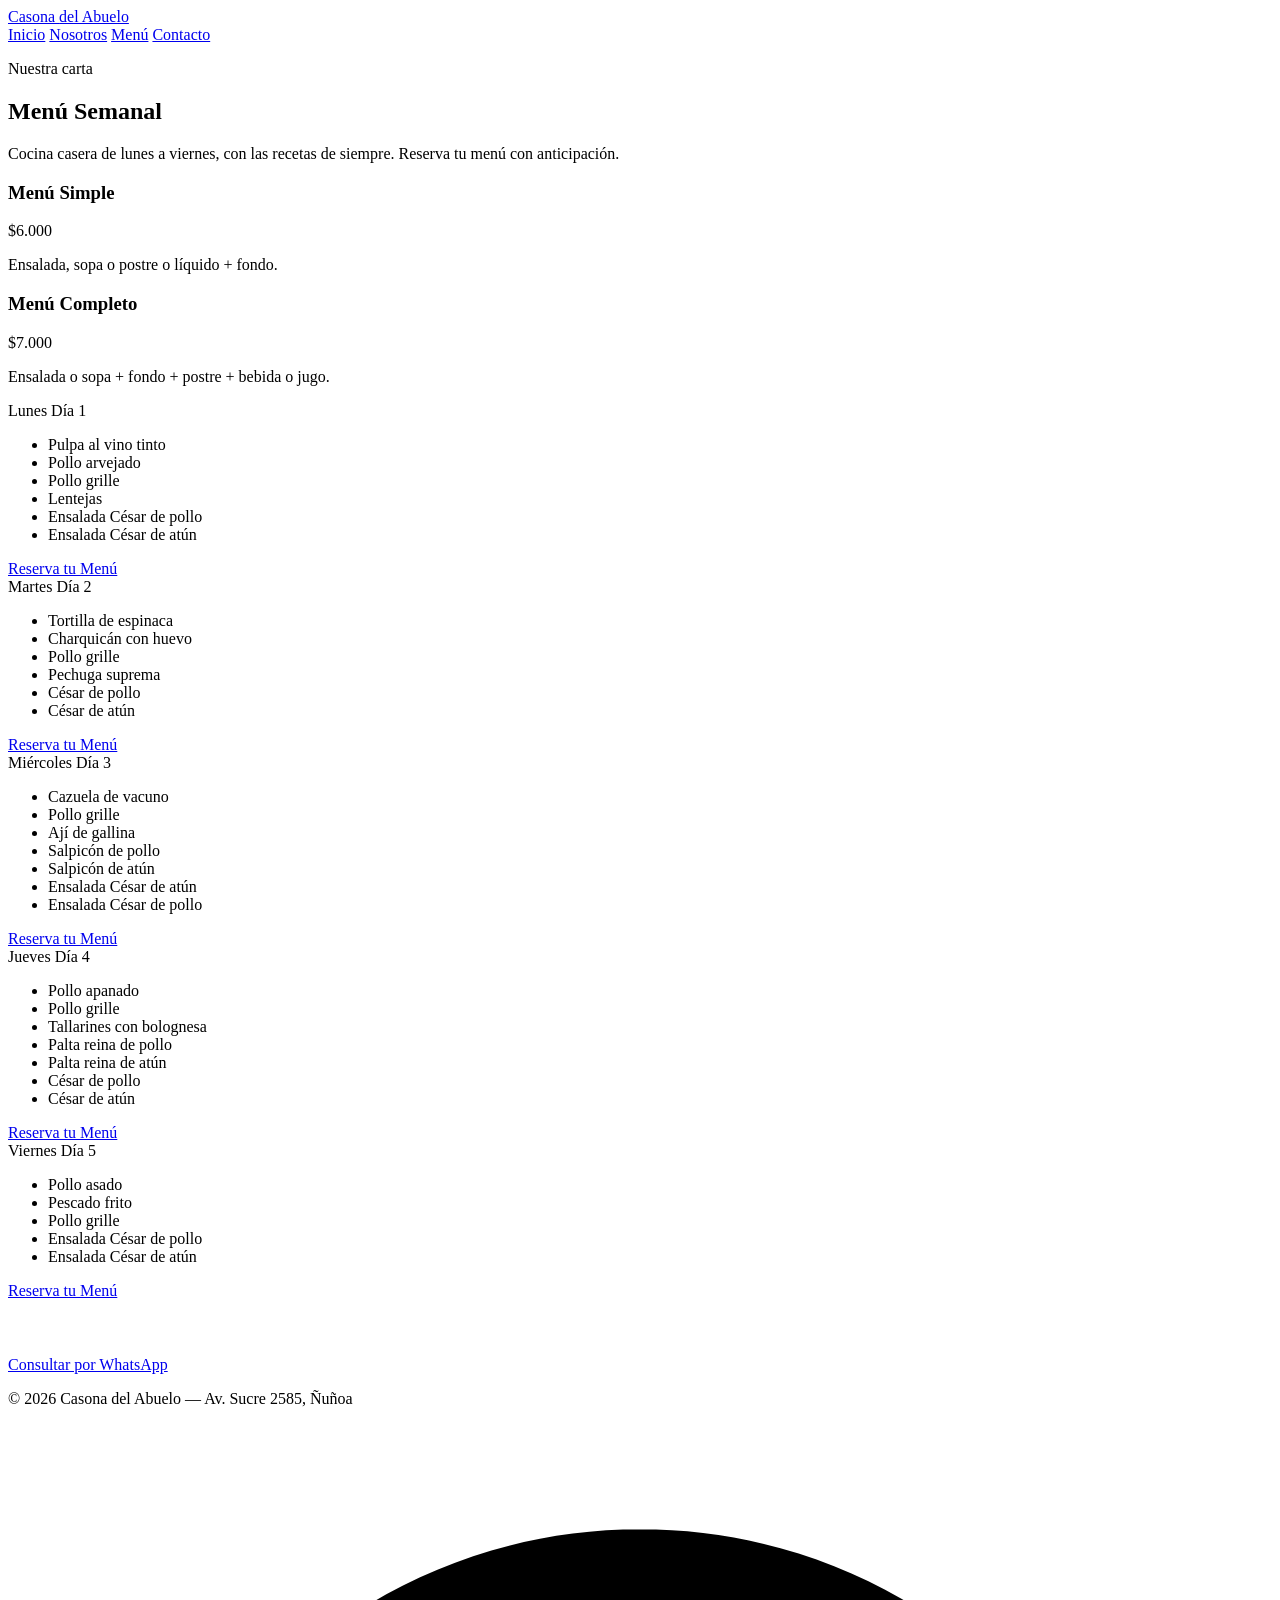
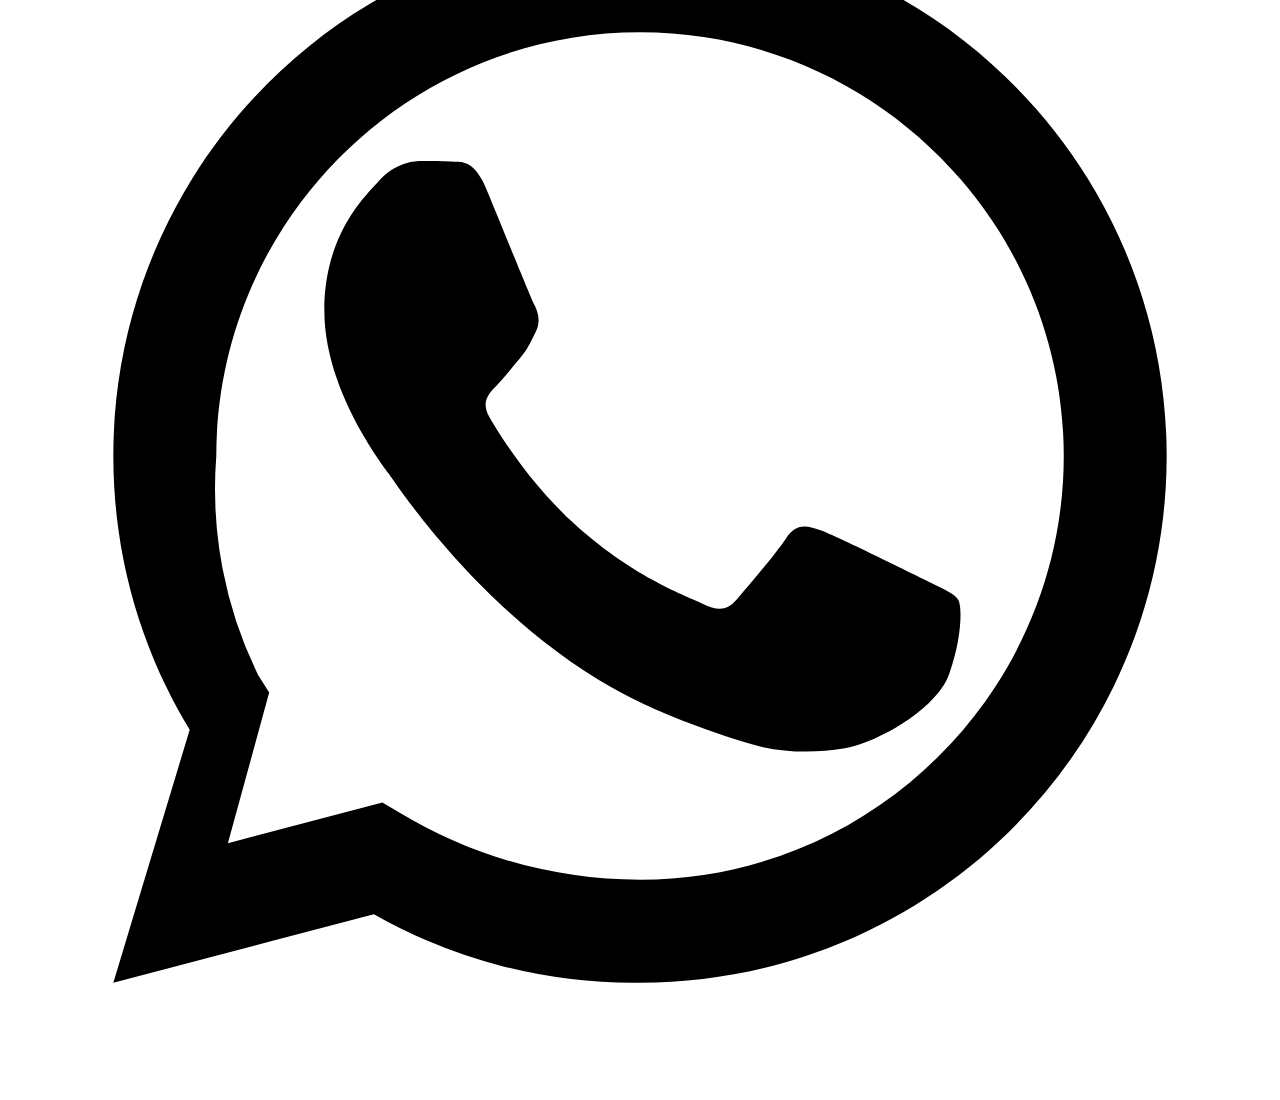
==== menu.html @ 6ec2bb2c "Add files via upload" ====
<!DOCTYPE html>
<html lang="es">
<head>
<meta charset="UTF-8">
<meta name="viewport" content="width=device-width, initial-scale=1.0">
<title>Menú Semanal | Casona del Abuelo</title>
<link rel="preconnect" href="https://fonts.googleapis.com">
<link href="https://fonts.googleapis.com/css2?family=Playfair+Display:wght@600;700;800&family=Nunito+Sans:wght@400;600;700&display=swap" rel="stylesheet">
<link rel="stylesheet" href="styles.css">
</head>
<body>

  <!-- HEADER -->
  <header class="header">
    <div class="container header__inner">
      <a href="index.html" class="logo">Casona <span>del Abuelo</span></a>
      <nav class="nav">
        <a href="index.html">Inicio</a>
        <a href="index.html#nosotros">Nosotros</a>
        <a href="menu.html">Menú</a>
        <a href="index.html#contacto">Contacto</a>
      </nav>
    </div>
  </header>

  <!-- MENU HERO -->
  <section class="menu-hero">
    <div class="container">
      <p class="menu-hero__eyebrow">Nuestra carta</p>
      <h1>Menú Semanal</h1>
      <p>Cocina casera de lunes a viernes, con las recetas de siempre. Reserva tu menú con anticipación.</p>
    </div>
  </section>

  <!-- PRECIOS -->
  <section class="pricing">
    <div class="container">
      <div class="pricing__grid">
        <div class="pricing__card">
          <h3>Menú Simple</h3>
          <p class="price">$6.000</p>
          <p class="desc">Ensalada, sopa o postre o líquido + fondo.</p>
        </div>
        <div class="pricing__card">
          <h3>Menú Completo</h3>
          <p class="price">$7.000</p>
          <p class="desc">Ensalada o sopa + fondo + postre + bebida o jugo.</p>
        </div>
      </div>
    </div>
  </section>

  <!-- MENU SEMANAL -->
  <section class="weekly-menu">
    <div class="container">
      <div class="weekly-menu__grid">

        <!-- LUNES -->
        <div class="day-card">
          <div class="day-card__header">Lunes <span>Día 1</span></div>
          <ul class="day-card__list">
            <li>Pulpa al vino tinto</li>
            <li>Pollo arvejado</li>
            <li>Pollo grille</li>
            <li>Lentejas</li>
            <li>Ensalada César de pollo</li>
            <li>Ensalada César de atún</li>
          </ul>
          <div class="day-card__footer">
            <a href="tel:+56964955473" class="btn btn--outline">Reserva tu Menú</a>
          </div>
        </div>

        <!-- MARTES -->
        <div class="day-card">
          <div class="day-card__header">Martes <span>Día 2</span></div>
          <ul class="day-card__list">
            <li>Tortilla de espinaca</li>
            <li>Charquicán con huevo</li>
            <li>Pollo grille</li>
            <li>Pechuga suprema</li>
            <li>César de pollo</li>
            <li>César de atún</li>
          </ul>
          <div class="day-card__footer">
            <a href="tel:+56964955473" class="btn btn--outline">Reserva tu Menú</a>
          </div>
        </div>

        <!-- MIÉRCOLES -->
        <div class="day-card">
          <div class="day-card__header">Miércoles <span>Día 3</span></div>
          <ul class="day-card__list">
            <li>Cazuela de vacuno</li>
            <li>Pollo grille</li>
            <li>Ají de gallina</li>
            <li>Salpicón de pollo</li>
            <li>Salpicón de atún</li>
            <li>Ensalada César de atún</li>
            <li>Ensalada César de pollo</li>
          </ul>
          <div class="day-card__footer">
            <a href="tel:+56964955473" class="btn btn--outline">Reserva tu Menú</a>
          </div>
        </div>

        <!-- JUEVES -->
        <div class="day-card">
          <div class="day-card__header">Jueves <span>Día 4</span></div>
          <ul class="day-card__list">
            <li>Pollo apanado</li>
            <li>Pollo grille</li>
            <li>Tallarines con bolognesa</li>
            <li>Palta reina de pollo</li>
            <li>Palta reina de atún</li>
            <li>César de pollo</li>
            <li>César de atún</li>
          </ul>
          <div class="day-card__footer">
            <a href="tel:+56964955473" class="btn btn--outline">Reserva tu Menú</a>
          </div>
        </div>

        <!-- VIERNES -->
        <div class="day-card">
          <div class="day-card__header">Viernes <span>Día 5</span></div>
          <ul class="day-card__list">
            <li>Pollo asado</li>
            <li>Pescado frito</li>
            <li>Pollo grille</li>
            <li>Ensalada César de pollo</li>
            <li>Ensalada César de atún</li>
          </ul>
          <div class="day-card__footer">
            <a href="tel:+56964955473" class="btn btn--outline">Reserva tu Menú</a>
          </div>
        </div>

      </div>

      <div class="menu__cta" style="margin-top:56px;">
        <a href="https://wa.me/56958451074" target="_blank" rel="noopener" class="btn btn--whatsapp">Consultar por WhatsApp</a>
      </div>
    </div>
  </section>

  <!-- FOOTER -->
  <footer class="footer">
    <div class="container footer__inner">
      <p>&copy; 2026 Casona del Abuelo — Av. Sucre 2585, Ñuñoa</p>
    </div>
  </footer>

  <!-- BOTÓN FLOTANTE WHATSAPP -->
  <a href="https://wa.me/56958451074" target="_blank" rel="noopener" class="wsp-float" aria-label="Escríbenos por WhatsApp">
    <svg viewBox="0 0 24 24" aria-hidden="true">
      <path d="M17.472 14.382c-.297-.149-1.758-.867-2.03-.967-.273-.099-.471-.148-.67.15-.197.297-.767.966-.94 1.164-.173.199-.347.223-.644.075-.297-.15-1.255-.463-2.39-1.475-.883-.788-1.48-1.761-1.653-2.059-.173-.297-.018-.458.13-.606.134-.133.298-.347.446-.52.149-.174.198-.298.298-.497.099-.198.05-.371-.025-.52-.075-.149-.669-1.612-.916-2.207-.242-.579-.487-.5-.669-.51-.173-.008-.371-.01-.57-.01-.198 0-.52.074-.792.372-.272.297-1.04 1.016-1.04 2.479 0 1.462 1.065 2.875 1.213 3.074.149.198 2.096 3.2 5.077 4.487.709.306 1.262.489 1.694.625.712.227 1.36.195 1.872.118.571-.085 1.758-.719 2.006-1.413.248-.694.248-1.289.173-1.413-.074-.124-.272-.198-.57-.347z"/>
      <path d="M12.001 2C6.478 2 2 6.477 2 12c0 1.85.5 3.63 1.45 5.2L2 22l4.947-1.301A9.96 9.96 0 0 0 12 22c5.523 0 10-4.477 10-10S17.523 2 12 2zm0 18.045c-1.61 0-3.19-.44-4.564-1.27l-.328-.194-2.934.771.784-2.86-.213-.34A8.03 8.03 0 0 1 3.955 12c0-4.436 3.609-8.045 8.046-8.045 4.436 0 8.045 3.609 8.045 8.045 0 4.437-3.609 8.045-8.045 8.045z"/>
    </svg>
  </a>

</body>
</html>
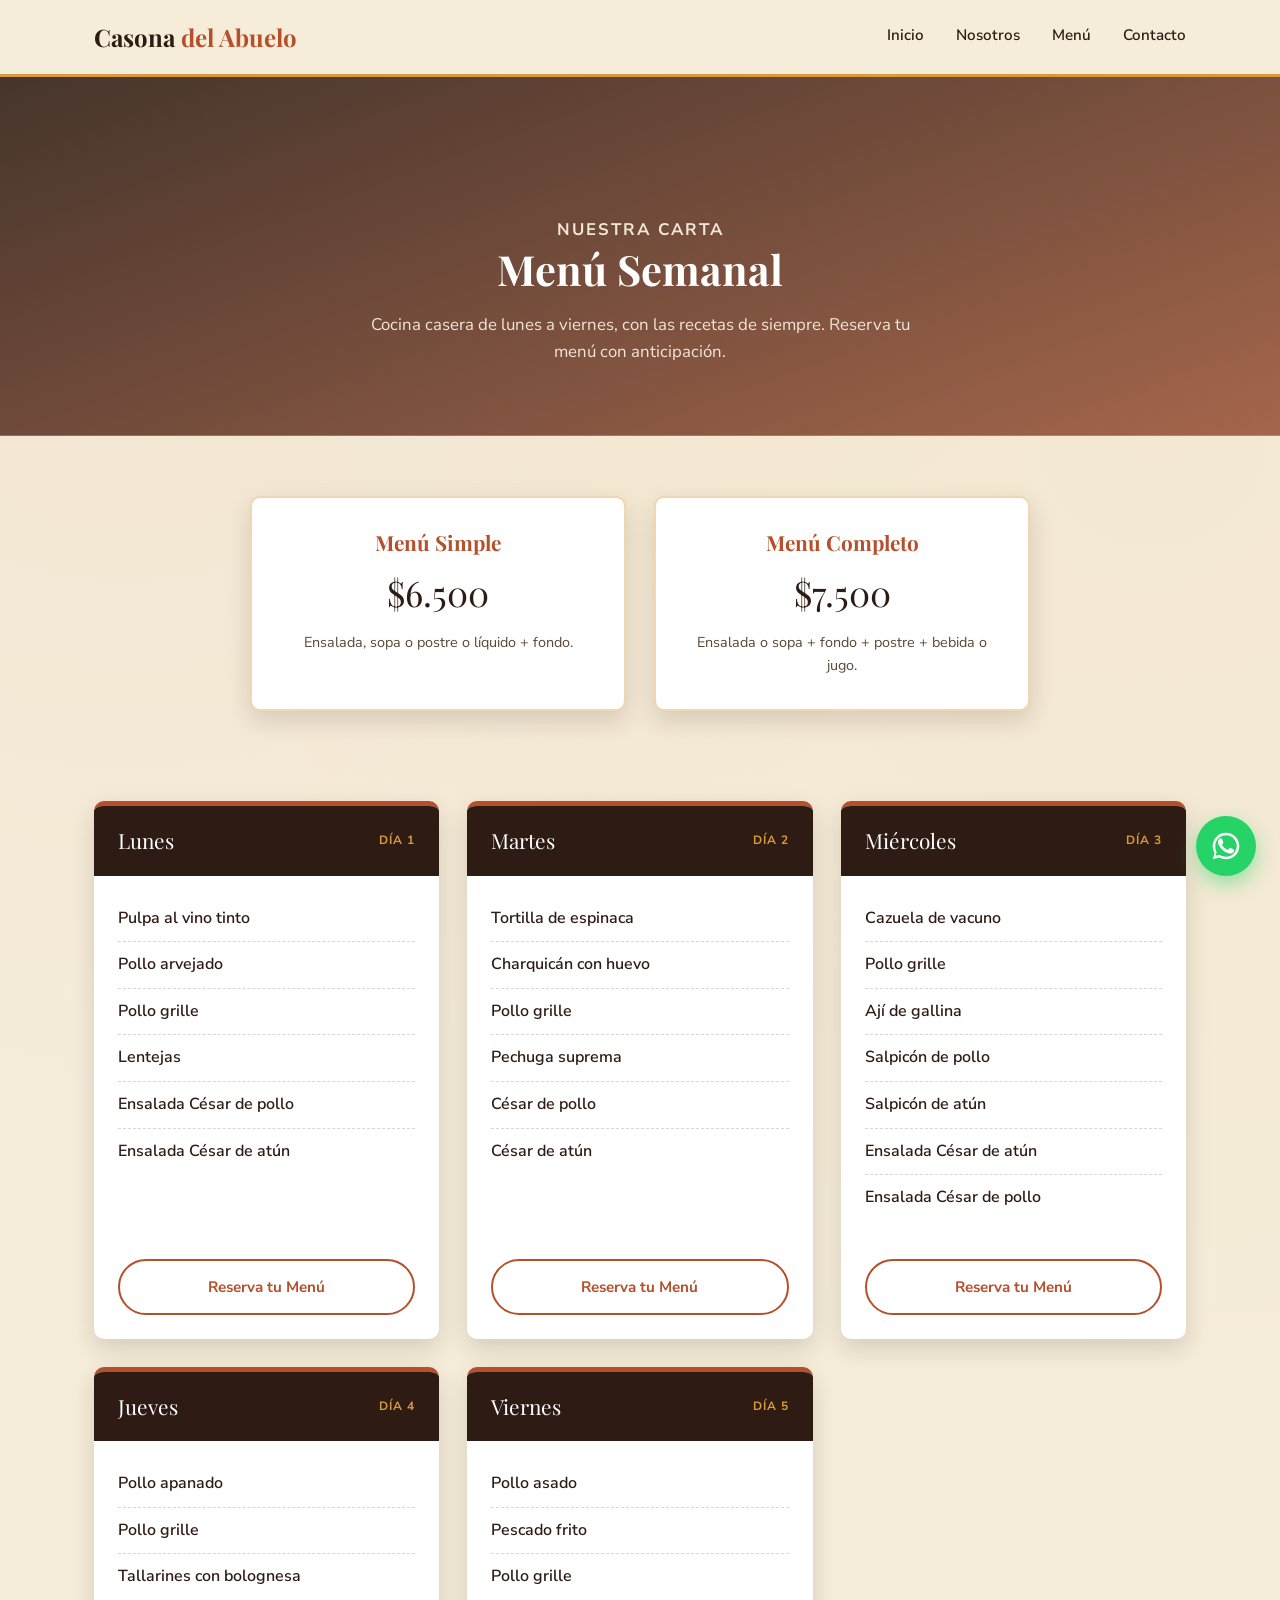
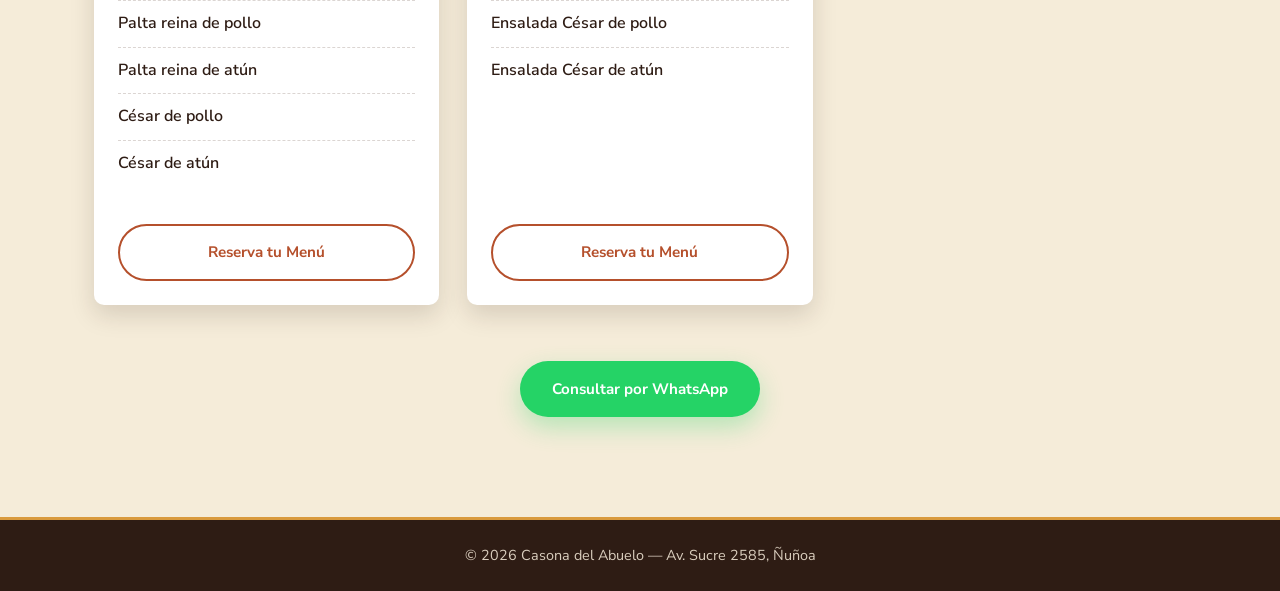
==== commit cce5b39f: "Update menu.html" ====
--- a/menu.html
+++ b/menu.html
@@ -38,12 +38,12 @@
       <div class="pricing__grid">
         <div class="pricing__card">
           <h3>Menú Simple</h3>
-          <p class="price">$6.000</p>
+          <p class="price">$6.500</p>
           <p class="desc">Ensalada, sopa o postre o líquido + fondo.</p>
         </div>
         <div class="pricing__card">
           <h3>Menú Completo</h3>
-          <p class="price">$7.000</p>
+          <p class="price">$7.500</p>
           <p class="desc">Ensalada o sopa + fondo + postre + bebida o jugo.</p>
         </div>
       </div>
@@ -160,4 +160,4 @@
   </a>
 
 </body>
-</html>+</html>
--- a/styles.css
+++ b/styles.css
@@ -0,0 +1,860 @@
+/* =========================================
+   CASONA DEL ABUELO — ESTILO RÚSTICO/FOLCLÓRICO
+   ========================================= */
+
+:root {
+  --color-terracota: #b5502c;
+  --color-terracota-oscuro: #8a3a1f;
+  --color-ocre: #d99a3d;
+  --color-crema: #f5ecd9;
+  --color-marron: #4a2f21;
+  --color-marron-oscuro: #2e1c14;
+  --color-verde: #6b7a3a;
+  --color-whatsapp: #25d366;
+  --color-whatsapp-oscuro: #1ebe57;
+
+  --font-titulo: 'Playfair Display', serif;
+  --font-texto: 'Nunito Sans', sans-serif;
+
+  --radius: 10px;
+  --shadow: 0 10px 25px rgba(46, 28, 20, 0.15);
+}
+
+* {
+  margin: 0;
+  padding: 0;
+  box-sizing: border-box;
+}
+
+html {
+  scroll-behavior: smooth;
+}
+
+body {
+  font-family: var(--font-texto);
+  color: var(--color-marron-oscuro);
+  background-color: var(--color-crema);
+  line-height: 1.6;
+  background-image:
+    radial-gradient(circle at 10% 10%, rgba(181, 80, 44, 0.04) 0%, transparent 40%),
+    radial-gradient(circle at 90% 20%, rgba(217, 154, 61, 0.05) 0%, transparent 45%);
+}
+
+.container {
+  max-width: 1140px;
+  margin: 0 auto;
+  padding: 0 24px;
+}
+
+h1, h2, h3 {
+  font-family: var(--font-titulo);
+  color: var(--color-marron-oscuro);
+  line-height: 1.2;
+}
+
+a {
+  text-decoration: none;
+  color: inherit;
+}
+
+ul {
+  list-style: none;
+}
+
+img {
+  max-width: 100%;
+  display: block;
+}
+
+/* =========================================
+   TAGS / ETIQUETAS
+   ========================================= */
+
+.tag {
+  display: inline-block;
+  font-size: 0.8rem;
+  font-weight: 700;
+  text-transform: uppercase;
+  letter-spacing: 1.5px;
+  color: var(--color-terracota);
+  background: rgba(181, 80, 44, 0.08);
+  padding: 6px 16px;
+  border-radius: 30px;
+  margin-bottom: 16px;
+}
+
+.tag--center {
+  display: block;
+  width: fit-content;
+  margin-left: auto;
+  margin-right: auto;
+}
+
+.tag--light {
+  color: var(--color-ocre);
+  background: rgba(217, 154, 61, 0.15);
+}
+
+.section-title {
+  text-align: center;
+  margin-bottom: 48px;
+  font-size: 2rem;
+}
+
+/* =========================================
+   BOTONES
+   ========================================= */
+
+.btn {
+  display: inline-flex;
+  align-items: center;
+  justify-content: center;
+  gap: 10px;
+  padding: 14px 30px;
+  border-radius: 50px;
+  font-weight: 700;
+  font-size: 0.95rem;
+  transition: transform 0.2s ease, box-shadow 0.2s ease, background-color 0.2s ease;
+  cursor: pointer;
+  border: 2px solid transparent;
+}
+
+.btn:hover {
+  transform: translateY(-3px);
+}
+
+.btn--primary {
+  background: var(--color-terracota);
+  color: #fff;
+  box-shadow: var(--shadow);
+}
+
+.btn--primary:hover {
+  background: var(--color-terracota-oscuro);
+}
+
+.btn--outline {
+  background: transparent;
+  color: var(--color-terracota);
+  border-color: var(--color-terracota);
+}
+
+.btn--outline:hover {
+  background: var(--color-terracota);
+  color: #fff;
+}
+
+.btn--whatsapp {
+  background: var(--color-whatsapp);
+  color: #fff;
+  box-shadow: 0 10px 25px rgba(37, 211, 102, 0.3);
+}
+
+.btn--whatsapp:hover {
+  background: var(--color-whatsapp-oscuro);
+}
+
+.icon-wsp {
+  width: 20px;
+  height: 20px;
+  fill: currentColor;
+}
+
+/* =========================================
+   HEADER
+   ========================================= */
+
+.header {
+  position: sticky;
+  top: 0;
+  z-index: 100;
+  background: var(--color-crema);
+  border-bottom: 3px solid var(--color-ocre);
+}
+
+.header__inner {
+  display: flex;
+  align-items: center;
+  justify-content: space-between;
+  padding: 18px 24px;
+}
+
+.logo {
+  font-family: var(--font-titulo);
+  font-size: 1.5rem;
+  font-weight: 700;
+  color: var(--color-marron-oscuro);
+}
+
+.logo span {
+  color: var(--color-terracota);
+}
+
+.nav {
+  display: flex;
+  gap: 32px;
+}
+
+.nav a {
+  font-weight: 600;
+  font-size: 0.95rem;
+  position: relative;
+  padding-bottom: 4px;
+}
+
+.nav a::after {
+  content: "";
+  position: absolute;
+  bottom: 0;
+  left: 0;
+  width: 0;
+  height: 2px;
+  background: var(--color-terracota);
+  transition: width 0.25s ease;
+}
+
+.nav a:hover::after {
+  width: 100%;
+}
+
+/* =========================================
+   HERO
+   ========================================= */
+
+.hero {
+  position: relative;
+  min-height: 90vh;
+  display: flex;
+  align-items: center;
+  background:
+    linear-gradient(160deg, rgba(46, 28, 20, 0.85), rgba(138, 58, 31, 0.7)),
+    url('https://www.casonadelabuelo.cl/wp-content/uploads/2021/05/Porotos2.webp');
+  background-size: cover;
+  background-position: center;
+  color: #fff;
+}
+
+.hero__content {
+  position: relative;
+  z-index: 2;
+  max-width: 640px;
+  padding-top: 60px;
+  padding-bottom: 60px;
+}
+
+.hero__eyebrow {
+  text-transform: uppercase;
+  letter-spacing: 2px;
+  color: var(--color-ocre);
+  font-weight: 700;
+  margin-bottom: 16px;
+}
+
+.hero h1 {
+  color: #fff;
+  font-size: 2.8rem;
+  margin-bottom: 20px;
+}
+
+.hero__text {
+  font-size: 1.1rem;
+  margin-bottom: 32px;
+  color: #f2e6d8;
+}
+
+.hero__buttons {
+  display: flex;
+  flex-wrap: wrap;
+  gap: 16px;
+}
+
+/* =========================================
+   HORARIOS
+   ========================================= */
+
+.schedule {
+  padding: 80px 0;
+}
+
+.schedule__grid {
+  display: grid;
+  grid-template-columns: repeat(2, 1fr);
+  gap: 32px;
+  max-width: 760px;
+  margin: 0 auto;
+}
+
+.schedule__card {
+  border-radius: var(--radius);
+  overflow: hidden;
+  box-shadow: var(--shadow);
+  border: 6px solid #fff;
+  outline: 3px solid var(--color-ocre);
+  transition: transform 0.25s ease;
+}
+
+.schedule__card:hover {
+  transform: translateY(-6px);
+}
+
+.schedule__card img {
+  width: 100%;
+  height: 100%;
+  object-fit: cover;
+}
+
+/* =========================================
+   GALERÍA
+   ========================================= */
+
+.gallery {
+  padding: 20px 0 100px;
+}
+
+.gallery__grid {
+  display: grid;
+  grid-template-columns: repeat(2, 1fr);
+  gap: 32px;
+}
+
+.gallery__item {
+  border-radius: var(--radius);
+  overflow: hidden;
+  box-shadow: var(--shadow);
+  border: 6px solid #fff;
+  outline: 3px solid var(--color-ocre);
+}
+
+.gallery__item img {
+  width: 100%;
+  height: 320px;
+  object-fit: cover;
+  display: block;
+  transition: transform 0.4s ease;
+}
+
+.gallery__item:hover img {
+  transform: scale(1.05);
+}
+
+/* =========================================
+   BANNER DE IMAGEN COMPLETA
+   ========================================= */
+
+.banner-strip {
+  width: 100%;
+  line-height: 0;
+}
+
+.banner-strip img {
+  width: 100%;
+  height: 260px;
+  object-fit: cover;
+}
+
+.banner-strip--tall img {
+  height: 340px;
+}
+
+/* =========================================
+   NOSOTROS / ABOUT
+   ========================================= */
+
+.about {
+  padding: 100px 0;
+}
+
+.about__grid {
+  display: grid;
+  grid-template-columns: 1.2fr 0.8fr;
+  gap: 60px;
+  align-items: center;
+}
+
+.about__text h2 {
+  font-size: 2.2rem;
+  margin-bottom: 24px;
+}
+
+.about__text p {
+  margin-bottom: 18px;
+  color: #5a4736;
+}
+
+blockquote {
+  border-left: 4px solid var(--color-terracota);
+  padding-left: 20px;
+  margin-top: 28px;
+  font-family: var(--font-titulo);
+  font-style: italic;
+  font-size: 1.2rem;
+  color: var(--color-terracota-oscuro);
+}
+
+blockquote span {
+  display: block;
+  margin-top: 8px;
+  font-size: 0.9rem;
+  font-style: normal;
+  font-weight: 600;
+  color: var(--color-marron);
+}
+
+.about__decor {
+  display: flex;
+  align-items: center;
+  justify-content: center;
+}
+
+.about__frame {
+  width: 100%;
+  aspect-ratio: 4 / 5;
+  border-radius: var(--radius);
+  overflow: hidden;
+  background: linear-gradient(135deg, var(--color-ocre), var(--color-terracota));
+  box-shadow: var(--shadow);
+  border: 6px solid #fff;
+  outline: 3px solid var(--color-ocre);
+  outline-offset: 6px;
+}
+
+.about__frame img {
+  width: 100%;
+  height: 100%;
+  object-fit: cover;
+}
+
+/* =========================================
+   MENÚ
+   ========================================= */
+
+.menu {
+  padding: 100px 0;
+  background: var(--color-marron-oscuro);
+  color: #fff;
+}
+
+.menu .section-title {
+  color: #fff;
+}
+
+.menu__grid {
+  display: grid;
+  grid-template-columns: repeat(3, 1fr);
+  gap: 32px;
+}
+
+.menu__card {
+  background: rgba(255, 255, 255, 0.05);
+  border: 1px solid rgba(217, 154, 61, 0.3);
+  border-radius: var(--radius);
+  padding: 32px;
+  text-align: center;
+  transition: transform 0.25s ease, border-color 0.25s ease;
+}
+
+.menu__card:hover {
+  transform: translateY(-6px);
+  border-color: var(--color-ocre);
+}
+
+.menu__card-img {
+  width: 100%;
+  height: 160px;
+  object-fit: cover;
+  border-radius: var(--radius);
+  margin-bottom: 20px;
+}
+
+.menu__card h3 {
+  color: var(--color-ocre);
+  margin-bottom: 12px;
+  font-size: 1.3rem;
+}
+
+.menu__card p {
+  color: #d9cdbd;
+  font-size: 0.95rem;
+}
+
+.menu__cta {
+  text-align: center;
+  margin-top: 48px;
+  display: flex;
+  flex-wrap: wrap;
+  justify-content: center;
+  gap: 16px;
+}
+
+/* =========================================
+   CONTACTO
+   ========================================= */
+
+.contact {
+  padding: 100px 0;
+}
+
+.contact__grid {
+  display: grid;
+  grid-template-columns: 1fr 1fr;
+  gap: 60px;
+  align-items: center;
+}
+
+.contact__info h2 {
+  font-size: 2.2rem;
+  margin-bottom: 28px;
+}
+
+.contact__list {
+  margin-bottom: 32px;
+}
+
+.contact__list li {
+  display: flex;
+  flex-direction: column;
+  gap: 4px;
+  padding: 14px 0;
+  border-bottom: 1px dashed rgba(74, 47, 33, 0.25);
+}
+
+.contact__list strong {
+  color: var(--color-terracota);
+  font-size: 0.85rem;
+  text-transform: uppercase;
+  letter-spacing: 1px;
+}
+
+.contact__list span {
+  font-weight: 600;
+  color: var(--color-marron-oscuro);
+}
+
+.contact__map {
+  border-radius: var(--radius);
+  overflow: hidden;
+  box-shadow: var(--shadow);
+  border: 6px solid #fff;
+  outline: 3px solid var(--color-ocre);
+}
+
+.contact__map iframe {
+  width: 100%;
+  height: 380px;
+  border: 0;
+  display: block;
+}
+
+/* =========================================
+   FOOTER
+   ========================================= */
+
+.footer {
+  background: var(--color-marron-oscuro);
+  color: #d9cdbd;
+  padding: 24px 0;
+  text-align: center;
+  font-size: 0.9rem;
+  border-top: 3px solid var(--color-ocre);
+}
+
+/* =========================================
+   BOTÓN FLOTANTE DE WHATSAPP
+   ========================================= */
+
+.wsp-float {
+  position: fixed;
+  bottom: 24px;
+  right: 24px;
+  width: 60px;
+  height: 60px;
+  background: var(--color-whatsapp);
+  border-radius: 50%;
+  display: flex;
+  align-items: center;
+  justify-content: center;
+  box-shadow: 0 8px 20px rgba(37, 211, 102, 0.45);
+  z-index: 999;
+  animation: pulse 2.5s infinite;
+  transition: transform 0.2s ease;
+}
+
+.wsp-float:hover {
+  transform: scale(1.08);
+}
+
+.wsp-float svg {
+  width: 32px;
+  height: 32px;
+  fill: #fff;
+}
+
+@keyframes pulse {
+  0% { box-shadow: 0 0 0 0 rgba(37, 211, 102, 0.55); }
+  70% { box-shadow: 0 0 0 16px rgba(37, 211, 102, 0); }
+  100% { box-shadow: 0 0 0 0 rgba(37, 211, 102, 0); }
+}
+
+/* =========================================
+   RESPONSIVE
+   ========================================= */
+
+@media (max-width: 900px) {
+  .about__grid,
+  .contact__grid {
+    grid-template-columns: 1fr;
+  }
+
+  .about__decor {
+    order: -1;
+  }
+
+  .menu__grid {
+    grid-template-columns: repeat(2, 1fr);
+  }
+
+  .gallery__grid {
+    grid-template-columns: 1fr;
+  }
+}
+
+@media (max-width: 700px) {
+  .nav {
+    display: none;
+  }
+
+  .hero h1 {
+    font-size: 2.1rem;
+  }
+
+  .hero__text {
+    font-size: 1rem;
+  }
+
+  .about,
+  .menu,
+  .contact {
+    padding: 70px 0;
+  }
+
+  .menu__grid {
+    grid-template-columns: 1fr;
+  }
+
+  .schedule {
+    padding: 50px 0;
+  }
+
+  .schedule__grid {
+    grid-template-columns: 1fr;
+    max-width: 320px;
+  }
+
+  .gallery {
+    padding: 10px 0 70px;
+  }
+
+  .gallery__item img {
+    height: 240px;
+  }
+
+  .banner-strip img {
+    height: 180px;
+  }
+
+  .banner-strip--tall img {
+    height: 220px;
+  }
+
+  .section-title,
+  .about__text h2,
+  .contact__info h2 {
+    font-size: 1.7rem;
+  }
+
+  .wsp-float {
+    width: 54px;
+    height: 54px;
+    bottom: 16px;
+    right: 16px;
+  }
+
+  .wsp-float svg {
+    width: 28px;
+    height: 28px;
+  }
+}
+
+@media (max-width: 480px) {
+  .hero {
+    min-height: 100vh;
+  }
+
+  .hero__buttons {
+    flex-direction: column;
+    align-items: stretch;
+  }
+
+  .btn {
+    width: 100%;
+    text-align: center;
+  }
+
+  .contact__map iframe {
+    height: 280px;
+  }
+}
+
+/* =========================================
+   PÁGINA DE MENÚ SEMANAL
+   ========================================= */
+
+.menu-hero {
+  position: relative;
+  padding: 140px 0 70px;
+  text-align: center;
+  color: #fff;
+  background:
+    linear-gradient(160deg, rgba(46, 28, 20, 0.88), rgba(138, 58, 31, 0.75)),
+    url('https://www.casonadelabuelo.cl/wp-content/uploads/2021/05/Porotos2.webp');
+  background-size: cover;
+  background-position: center;
+}
+
+.menu-hero__eyebrow {
+  text-transform: uppercase;
+  letter-spacing: 2px;
+  color: var(--color-ocre);
+  font-weight: 700;
+  margin-bottom: 14px;
+}
+
+.menu-hero h1 {
+  color: #fff;
+  font-size: 2.6rem;
+  margin-bottom: 18px;
+}
+
+.menu-hero p {
+  color: #f2e6d8;
+  max-width: 560px;
+  margin: 0 auto;
+  font-size: 1.05rem;
+}
+
+.pricing {
+  padding: 60px 0 20px;
+}
+
+.pricing__grid {
+  display: grid;
+  grid-template-columns: repeat(2, 1fr);
+  gap: 28px;
+  max-width: 780px;
+  margin: 0 auto;
+}
+
+.pricing__card {
+  background: #fff;
+  border: 2px solid rgba(217, 154, 61, 0.4);
+  border-radius: var(--radius);
+  padding: 32px;
+  text-align: center;
+  box-shadow: var(--shadow);
+}
+
+.pricing__card h3 {
+  color: var(--color-terracota);
+  font-size: 1.3rem;
+  margin-bottom: 10px;
+}
+
+.pricing__card .price {
+  font-family: var(--font-titulo);
+  font-size: 2.2rem;
+  color: var(--color-marron-oscuro);
+  margin-bottom: 10px;
+}
+
+.pricing__card p.desc {
+  color: #5a4736;
+  font-size: 0.9rem;
+}
+
+.weekly-menu {
+  padding: 70px 0 100px;
+}
+
+.weekly-menu__grid {
+  display: grid;
+  grid-template-columns: repeat(auto-fit, minmax(260px, 1fr));
+  gap: 28px;
+}
+
+.day-card {
+  background: #fff;
+  border-radius: var(--radius);
+  box-shadow: var(--shadow);
+  overflow: hidden;
+  border-top: 5px solid var(--color-terracota);
+  display: flex;
+  flex-direction: column;
+}
+
+.day-card__header {
+  background: var(--color-marron-oscuro);
+  color: #fff;
+  padding: 18px 24px;
+  font-family: var(--font-titulo);
+  font-size: 1.3rem;
+  display: flex;
+  align-items: center;
+  justify-content: space-between;
+}
+
+.day-card__header span {
+  font-family: var(--font-texto);
+  font-size: 0.75rem;
+  text-transform: uppercase;
+  letter-spacing: 1px;
+  color: var(--color-ocre);
+  font-weight: 700;
+}
+
+.day-card__list {
+  padding: 20px 24px;
+  flex: 1;
+}
+
+.day-card__list li {
+  padding: 10px 0;
+  border-bottom: 1px dashed rgba(74, 47, 33, 0.2);
+  font-weight: 600;
+  color: var(--color-marron-oscuro);
+}
+
+.day-card__list li:last-child {
+  border-bottom: none;
+}
+
+.day-card__footer {
+  padding: 18px 24px 24px;
+}
+
+.day-card__footer .btn {
+  width: 100%;
+}
+
+@media (max-width: 700px) {
+  .pricing__grid {
+    grid-template-columns: 1fr;
+  }
+
+  .menu-hero {
+    padding: 120px 0 50px;
+  }
+
+  .menu-hero h1 {
+    font-size: 2rem;
+  }
+}
